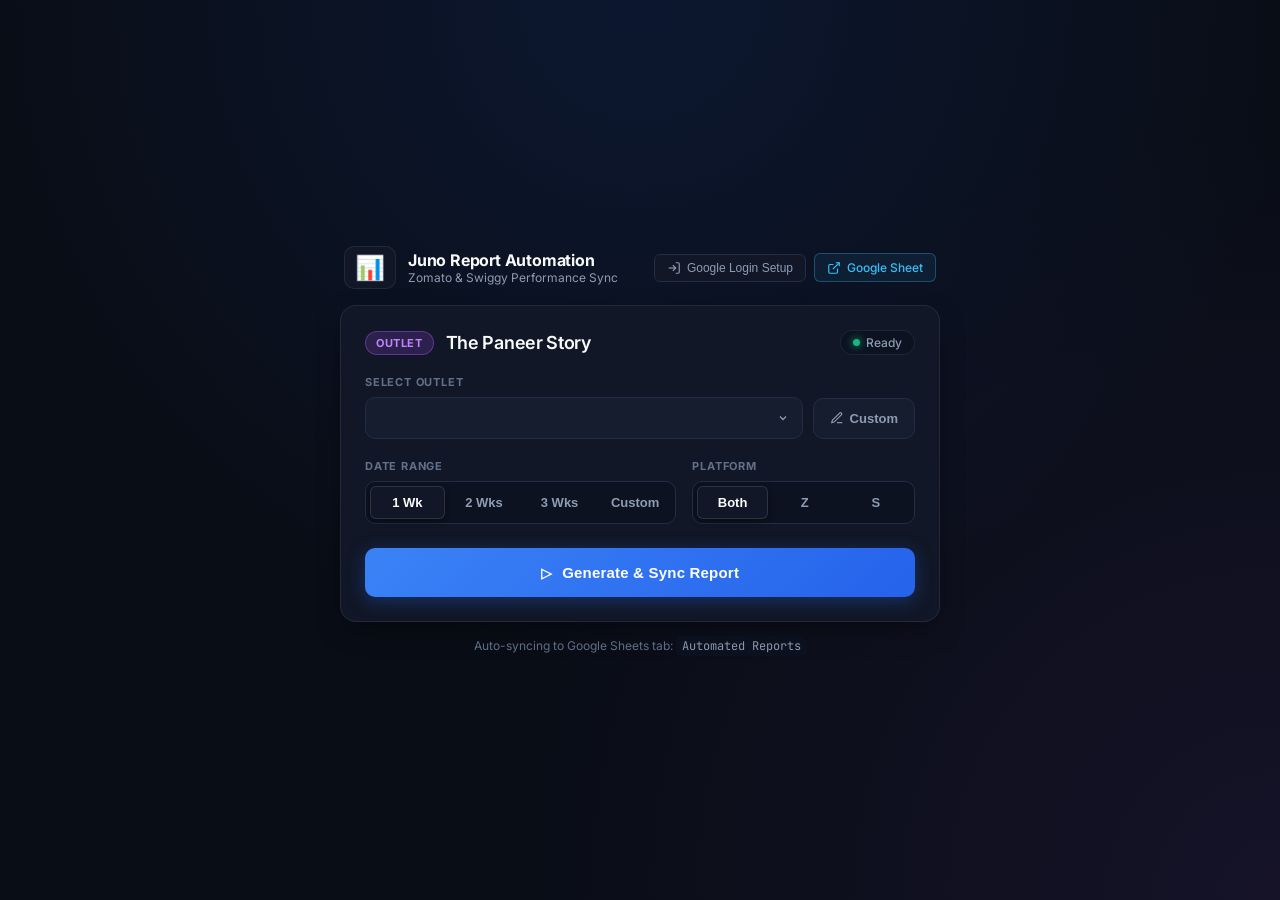
==== static/index.html @ 7c019251 "feat: Add minimalist dark Web UI control panel with live log streaming and custom outlet manager" ====
<!DOCTYPE html>
<html lang="en">
<head>
  <meta charset="UTF-8">
  <meta name="viewport" content="width=device-width, initial-scale=1.0">
  <title>Restaurant Report Automation</title>
  <link rel="preconnect" href="https://fonts.googleapis.com">
  <link rel="preconnect" href="https://fonts.gstatic.com" crossorigin>
  <link href="https://fonts.googleapis.com/css2?family=Inter:wght@400;500;600;700&family=JetBrains+Mono:wght@400;500&display=swap" rel="stylesheet">
  <link rel="stylesheet" href="/static/style.css">
</head>
<body>
  <div class="app-container">
    <!-- Top Navigation / Header -->
    <header class="app-header">
      <div class="logo-area">
        <div class="logo-icon">📊</div>
        <div>
          <h1 class="logo-title">Juno Report Automation</h1>
          <p class="logo-subtitle">Zomato & Swiggy Performance Sync</p>
        </div>
      </div>
      <div class="header-actions">
        <button id="setupLoginBtn" class="btn-secondary-sm" title="Launch browser to sign in to Google once">
          <svg width="14" height="14" viewBox="0 0 24 24" fill="none" stroke="currentColor" stroke-width="2"><path d="M15 3h4a2 2 0 0 1 2 2v14a2 2 0 0 1-2 2h-4"/><polyline points="10 17 15 12 10 7"/><line x1="15" y1="12" x2="3" y2="12"/></svg>
          Google Login Setup
        </button>
        <a id="sheetLinkHeader" href="https://docs.google.com/spreadsheets/d/1KLnQnbQhOwb11W-kmT_UxHJPaCjQuUQinp-lYZs_zRE/edit#gid=139067608" target="_blank" class="btn-sheet-sm">
          <svg width="14" height="14" viewBox="0 0 24 24" fill="none" stroke="currentColor" stroke-width="2"><path d="M18 13v6a2 2 0 0 1-2 2H5a2 2 0 0 1-2-2V8a2 2 0 0 1 2-2h6"/><polyline points="15 3 21 3 21 9"/><line x1="10" y1="14" x2="21" y2="3"/></svg>
          Google Sheet
        </a>
      </div>
    </header>

    <!-- Main Automation Control Card -->
    <main class="main-card" id="mainCard">
      <!-- Card Top Badge Header -->
      <div class="card-top-row">
        <div class="outlet-badge-group">
          <span class="badge-pill">OUTLET</span>
          <span class="outlet-title" id="currentOutletNameDisplay">The Paneer Story</span>
        </div>
        <div class="status-indicator-pill" id="statusPill">
          <span class="status-dot"></span>
          <span id="statusText">Ready</span>
        </div>
      </div>

      <!-- Section: Select Outlet -->
      <div class="form-group">
        <label class="section-label">SELECT OUTLET</label>
        <div class="outlet-selector-row">
          <div class="custom-select-wrapper">
            <select id="outletSelect" class="form-select">
              <!-- Populated via app.js -->
            </select>
            <div class="select-arrow">
              <svg width="12" height="12" viewBox="0 0 24 24" fill="none" stroke="currentColor" stroke-width="2.5"><polyline points="6 9 12 15 18 9"/></svg>
            </div>
          </div>
          <button type="button" id="customToggleBtn" class="btn-outline-custom">
            <svg width="14" height="14" viewBox="0 0 24 24" fill="none" stroke="currentColor" stroke-width="2"><path d="M12 20h9"/><path d="M16.5 3.5a2.121 2.121 0 0 1 3 3L7 19l-4 1 1-4L16.5 3.5z"/></svg>
            Custom
          </button>
        </div>

        <!-- Custom Outlet Input Box (Collapsible) -->
        <div id="customOutletDrawer" class="custom-outlet-drawer hidden">
          <div class="custom-inputs-grid">
            <div class="input-field">
              <label>Outlet Name</label>
              <input type="text" id="customOutletName" placeholder="e.g. Spice Route" />
            </div>
            <div class="input-field">
              <label>Zomato ID</label>
              <input type="text" id="customZomatoId" placeholder="e.g. 22663260" />
            </div>
            <div class="input-field">
              <label>Swiggy ID (Optional)</label>
              <input type="text" id="customSwiggyId" placeholder="e.g. 1363315" />
            </div>
          </div>
          <div class="custom-drawer-actions">
            <button type="button" id="saveCustomOutletBtn" class="btn-save-sm">Save & Use Outlet</button>
            <button type="button" id="cancelCustomBtn" class="btn-cancel-sm">Cancel</button>
          </div>
        </div>
      </div>

      <!-- Section: Date Range & Platform -->
      <div class="controls-grid">
        <!-- Date Range -->
        <div class="form-group">
          <label class="section-label">DATE RANGE</label>
          <div class="segmented-control" id="dateRangeSegmented">
            <button type="button" class="segment-btn active" data-range="1">1 Wk</button>
            <button type="button" class="segment-btn" data-range="2">2 Wks</button>
            <button type="button" class="segment-btn" data-range="3">3 Wks</button>
            <button type="button" class="segment-btn" data-range="custom">Custom</button>
          </div>

          <!-- Custom Date Pickers (Shown when 'Custom' is active) -->
          <div id="customDatePickerRow" class="custom-date-row hidden">
            <div class="date-input-wrap">
              <label>Start</label>
              <input type="date" id="customStartDate" />
            </div>
            <span class="date-sep">to</span>
            <div class="date-input-wrap">
              <label>End</label>
              <input type="date" id="customEndDate" />
            </div>
          </div>
        </div>

        <!-- Platform -->
        <div class="form-group">
          <label class="section-label">PLATFORM</label>
          <div class="segmented-control" id="platformSegmented">
            <button type="button" class="segment-btn active" data-platform="both">Both</button>
            <button type="button" class="segment-btn" data-platform="z">Z</button>
            <button type="button" class="segment-btn" data-platform="s" title="Swiggy (Placeholder)">S</button>
          </div>
        </div>
      </div>

      <!-- Primary Action Button -->
      <div class="action-btn-area">
        <button type="button" id="generateBtn" class="btn-primary-generate">
          <span class="btn-icon">▷</span>
          <span class="btn-text">Generate &amp; Sync Report</span>
          <span class="btn-spinner hidden"></span>
        </button>
      </div>

      <!-- Real-Time Progress & Terminal Logs -->
      <div id="executionPanel" class="execution-panel hidden">
        <div class="panel-header">
          <div class="panel-title">
            <span class="terminal-dot red"></span>
            <span class="terminal-dot yellow"></span>
            <span class="terminal-dot green"></span>
            <span>Live Automation Logs</span>
          </div>
          <div class="panel-actions">
            <a id="liveSheetLink" href="#" target="_blank" class="live-sheet-btn hidden">
              <svg width="14" height="14" viewBox="0 0 24 24" fill="none" stroke="currentColor" stroke-width="2"><path d="M18 13v6a2 2 0 0 1-2 2H5a2 2 0 0 1-2-2V8a2 2 0 0 1 2-2h6"/><polyline points="15 3 21 3 21 9"/><line x1="10" y1="14" x2="21" y2="3"/></svg>
              Open Google Sheet ↗
            </a>
            <button id="clearLogsBtn" class="btn-clear-sm" title="Clear logs">Clear</button>
          </div>
        </div>
        <div class="terminal-body" id="terminalLogs">
          <div class="log-line text-muted">Ready to run automation. Click "Generate & Sync Report" above.</div>
        </div>
      </div>
    </main>

    <!-- Footer Info -->
    <footer class="app-footer">
      <span>Auto-syncing to Google Sheets tab: <code>Automated Reports</code></span>
    </footer>
  </div>

  <script src="/static/app.js"></script>
</body>
</html>
---- static/style.css ----
/* ==========================================================================
   Modern Minimalist Dark Theme Stylesheet
   ========================================================================== */

:root {
  --bg-canvas: #090d16;
  --bg-card: #111726;
  --bg-card-hover: #161e31;
  --bg-input: #151d2e;
  --bg-inset: #0c1220;
  
  --border-subtle: rgba(255, 255, 255, 0.08);
  --border-focus: #3b82f6;
  --border-control: #232e44;
  
  --text-main: #f8fafc;
  --text-muted: #8e9bb2;
  --text-dim: #62718a;
  
  --purple-bg: rgba(168, 85, 247, 0.18);
  --purple-border: rgba(168, 85, 247, 0.4);
  --purple-text: #c084fc;
  
  --blue-primary: #2563eb;
  --blue-hover: #1d4ed8;
  --blue-glow: rgba(37, 99, 235, 0.35);
  
  --emerald: #10b981;
  --amber: #f59e0b;
  --rose: #f43f5e;
  
  --radius-lg: 16px;
  --radius-md: 10px;
  --radius-sm: 6px;
  --font-sans: 'Inter', -apple-system, BlinkMacSystemFont, 'Segoe UI', Roboto, sans-serif;
  --font-mono: 'JetBrains Mono', monospace;
}

* {
  box-sizing: border-box;
  margin: 0;
  padding: 0;
}

body {
  font-family: var(--font-sans);
  background-color: var(--bg-canvas);
  background-image: 
    radial-gradient(circle at 50% 0%, rgba(37, 99, 235, 0.12) 0%, transparent 60%),
    radial-gradient(circle at 100% 100%, rgba(168, 85, 247, 0.08) 0%, transparent 50%);
  color: var(--text-main);
  min-height: 100vh;
  display: flex;
  justify-content: center;
  align-items: center;
  padding: 24px 16px;
  -webkit-font-smoothing: antialiased;
}

.app-container {
  width: 100%;
  max-width: 600px;
  display: flex;
  flex-direction: column;
  gap: 16px;
}

/* ---------------- Header ---------------- */
.app-header {
  display: flex;
  justify-content: space-between;
  align-items: center;
  padding: 0 4px;
}

.logo-area {
  display: flex;
  align-items: center;
  gap: 12px;
}

.logo-icon {
  font-size: 24px;
  background: var(--bg-card);
  border: 1px solid var(--border-subtle);
  border-radius: var(--radius-md);
  padding: 6px 10px;
}

.logo-title {
  font-size: 16px;
  font-weight: 700;
  color: var(--text-main);
  letter-spacing: -0.2px;
}

.logo-subtitle {
  font-size: 12px;
  color: var(--text-muted);
}

.header-actions {
  display: flex;
  align-items: center;
  gap: 8px;
}

.btn-secondary-sm, .btn-sheet-sm {
  display: inline-flex;
  align-items: center;
  gap: 6px;
  background: var(--bg-card);
  border: 1px solid var(--border-control);
  color: var(--text-muted);
  font-size: 12px;
  font-weight: 500;
  padding: 6px 12px;
  border-radius: var(--radius-sm);
  cursor: pointer;
  text-decoration: none;
  transition: all 0.15s ease;
}

.btn-secondary-sm:hover, .btn-sheet-sm:hover {
  background: var(--bg-card-hover);
  color: var(--text-main);
  border-color: var(--border-subtle);
}

.btn-sheet-sm {
  color: #38bdf8;
  border-color: rgba(56, 189, 248, 0.3);
  background: rgba(56, 189, 248, 0.08);
}

.btn-sheet-sm:hover {
  background: rgba(56, 189, 248, 0.15);
  color: #7dd3fc;
}

/* ---------------- Main Control Card ---------------- */
.main-card {
  background: var(--bg-card);
  border: 1px solid var(--border-subtle);
  border-radius: var(--radius-lg);
  padding: 24px;
  box-shadow: 0 10px 30px -10px rgba(0, 0, 0, 0.6);
  display: flex;
  flex-direction: column;
  gap: 20px;
  position: relative;
  backdrop-filter: blur(12px);
}

/* Card Top Row: Badge + Status */
.card-top-row {
  display: flex;
  justify-content: space-between;
  align-items: center;
}

.outlet-badge-group {
  display: flex;
  align-items: center;
  gap: 12px;
}

.badge-pill {
  background: var(--purple-bg);
  border: 1px solid var(--purple-border);
  color: var(--purple-text);
  font-size: 11px;
  font-weight: 700;
  letter-spacing: 0.6px;
  padding: 4px 10px;
  border-radius: 20px;
}

.outlet-title {
  font-size: 18px;
  font-weight: 600;
  color: var(--text-main);
  letter-spacing: -0.3px;
}

.status-indicator-pill {
  display: inline-flex;
  align-items: center;
  gap: 6px;
  background: var(--bg-inset);
  border: 1px solid var(--border-subtle);
  padding: 4px 12px;
  border-radius: 20px;
  font-size: 12px;
  font-weight: 500;
  color: var(--text-muted);
}

.status-dot {
  width: 7px;
  height: 7px;
  border-radius: 50%;
  background: var(--emerald);
  box-shadow: 0 0 8px var(--emerald);
}

.status-indicator-pill.running .status-dot {
  background: var(--amber);
  box-shadow: 0 0 8px var(--amber);
  animation: pulse 1.2s infinite ease-in-out;
}

.status-indicator-pill.error .status-dot {
  background: var(--rose);
  box-shadow: 0 0 8px var(--rose);
}

@keyframes pulse {
  0%, 100% { opacity: 1; transform: scale(1); }
  50% { opacity: 0.4; transform: scale(1.3); }
}

/* ---------------- Form Groups & Controls ---------------- */
.form-group {
  display: flex;
  flex-direction: column;
  gap: 8px;
}

.section-label {
  font-size: 11px;
  font-weight: 700;
  letter-spacing: 0.8px;
  color: var(--text-dim);
  text-transform: uppercase;
}

/* Select Outlet Row */
.outlet-selector-row {
  display: flex;
  gap: 10px;
  align-items: center;
}

.custom-select-wrapper {
  position: relative;
  flex: 1;
}

.form-select {
  width: 100%;
  appearance: none;
  background: var(--bg-input);
  border: 1px solid var(--border-control);
  color: var(--text-main);
  padding: 12px 38px 12px 14px;
  border-radius: var(--radius-md);
  font-size: 14px;
  font-weight: 500;
  cursor: pointer;
  transition: all 0.15s ease;
  outline: none;
}

.form-select:focus {
  border-color: var(--border-focus);
  box-shadow: 0 0 0 3px rgba(59, 130, 246, 0.2);
}

.select-arrow {
  position: absolute;
  right: 14px;
  top: 50%;
  transform: translateY(-50%);
  pointer-events: none;
  color: var(--text-muted);
}

.btn-outline-custom {
  display: inline-flex;
  align-items: center;
  gap: 6px;
  background: var(--bg-input);
  border: 1px solid var(--border-control);
  color: var(--text-muted);
  font-size: 13px;
  font-weight: 600;
  padding: 12px 16px;
  border-radius: var(--radius-md);
  cursor: pointer;
  transition: all 0.15s ease;
  white-space: nowrap;
}

.btn-outline-custom:hover {
  background: var(--bg-card-hover);
  color: var(--text-main);
  border-color: var(--border-subtle);
}

/* Custom Outlet Drawer */
.custom-outlet-drawer {
  background: var(--bg-inset);
  border: 1px solid var(--border-control);
  border-radius: var(--radius-md);
  padding: 14px;
  margin-top: 4px;
  display: flex;
  flex-direction: column;
  gap: 12px;
}

.custom-outlet-drawer.hidden {
  display: none;
}

.custom-inputs-grid {
  display: grid;
  grid-template-columns: 1fr 1fr 1fr;
  gap: 10px;
}

@media (max-width: 500px) {
  .custom-inputs-grid {
    grid-template-columns: 1fr;
  }
}

.input-field {
  display: flex;
  flex-direction: column;
  gap: 4px;
}

.input-field label {
  font-size: 11px;
  color: var(--text-dim);
  font-weight: 500;
}

.input-field input {
  background: var(--bg-input);
  border: 1px solid var(--border-control);
  color: var(--text-main);
  padding: 8px 10px;
  border-radius: var(--radius-sm);
  font-size: 13px;
  outline: none;
}

.input-field input:focus {
  border-color: var(--border-focus);
}

.custom-drawer-actions {
  display: flex;
  justify-content: flex-end;
  gap: 8px;
}

.btn-save-sm {
  background: var(--blue-primary);
  color: white;
  border: none;
  font-size: 12px;
  font-weight: 600;
  padding: 6px 14px;
  border-radius: var(--radius-sm);
  cursor: pointer;
}

.btn-cancel-sm {
  background: transparent;
  color: var(--text-muted);
  border: 1px solid var(--border-control);
  font-size: 12px;
  padding: 6px 12px;
  border-radius: var(--radius-sm);
  cursor: pointer;
}

/* Controls Grid (Date Range + Platform) */
.controls-grid {
  display: grid;
  grid-template-columns: 1.4fr 1fr;
  gap: 16px;
}

@media (max-width: 480px) {
  .controls-grid {
    grid-template-columns: 1fr;
  }
}

/* Segmented Controls */
.segmented-control {
  display: flex;
  background: var(--bg-inset);
  border: 1px solid var(--border-control);
  border-radius: var(--radius-md);
  padding: 4px;
  gap: 3px;
}

.segment-btn {
  flex: 1;
  background: transparent;
  border: none;
  color: var(--text-muted);
  font-size: 13px;
  font-weight: 600;
  padding: 8px 4px;
  border-radius: var(--radius-sm);
  cursor: pointer;
  transition: all 0.15s ease;
  text-align: center;
}

.segment-btn:hover {
  color: var(--text-main);
}

.segment-btn.active {
  background: var(--bg-card);
  color: var(--text-main);
  border: 1px solid rgba(255, 255, 255, 0.12);
  box-shadow: 0 2px 6px rgba(0, 0, 0, 0.4);
}

/* Custom Date Row */
.custom-date-row {
  display: flex;
  align-items: center;
  gap: 8px;
  margin-top: 8px;
  background: var(--bg-inset);
  padding: 8px 12px;
  border-radius: var(--radius-md);
  border: 1px solid var(--border-control);
}

.custom-date-row.hidden {
  display: none;
}

.date-input-wrap {
  display: flex;
  flex-direction: column;
  gap: 2px;
  flex: 1;
}

.date-input-wrap label {
  font-size: 10px;
  color: var(--text-dim);
  text-transform: uppercase;
}

.date-input-wrap input {
  background: var(--bg-input);
  border: 1px solid var(--border-control);
  color: var(--text-main);
  padding: 6px 8px;
  border-radius: var(--radius-sm);
  font-size: 12px;
  font-family: var(--font-sans);
  outline: none;
  width: 100%;
}

.date-sep {
  font-size: 12px;
  color: var(--text-dim);
  padding: 0 4px;
}

/* ---------------- Primary Generate Button ---------------- */
.action-btn-area {
  margin-top: 4px;
}

.btn-primary-generate {
  width: 100%;
  background: linear-gradient(135deg, #3b82f6 0%, #2563eb 100%);
  color: #ffffff;
  border: none;
  padding: 16px 20px;
  border-radius: var(--radius-md);
  font-size: 15px;
  font-weight: 700;
  letter-spacing: 0.2px;
  cursor: pointer;
  display: flex;
  align-items: center;
  justify-content: center;
  gap: 10px;
  box-shadow: 0 4px 18px var(--blue-glow);
  transition: all 0.2s ease;
}

.btn-primary-generate:hover:not(:disabled) {
  background: linear-gradient(135deg, #60a5fa 0%, #3b82f6 100%);
  box-shadow: 0 6px 24px rgba(59, 130, 246, 0.5);
  transform: translateY(-1px);
}

.btn-primary-generate:active:not(:disabled) {
  transform: translateY(1px);
}

.btn-primary-generate:disabled {
  opacity: 0.7;
  cursor: not-allowed;
  box-shadow: none;
}

.btn-icon {
  font-size: 14px;
}

.btn-spinner {
  width: 16px;
  height: 16px;
  border: 2px solid rgba(255, 255, 255, 0.3);
  border-top-color: #ffffff;
  border-radius: 50%;
  animation: spin 0.8s linear infinite;
}

.btn-spinner.hidden {
  display: none;
}

@keyframes spin {
  to { transform: rotate(360deg); }
}

/* ---------------- Live Logs Panel ---------------- */
.execution-panel {
  background: var(--bg-inset);
  border: 1px solid var(--border-control);
  border-radius: var(--radius-md);
  overflow: hidden;
  display: flex;
  flex-direction: column;
}

.execution-panel.hidden {
  display: none;
}

.panel-header {
  display: flex;
  justify-content: space-between;
  align-items: center;
  background: rgba(0, 0, 0, 0.3);
  padding: 8px 14px;
  border-bottom: 1px solid var(--border-subtle);
}

.panel-title {
  display: flex;
  align-items: center;
  gap: 6px;
  font-size: 12px;
  color: var(--text-muted);
  font-weight: 500;
}

.terminal-dot {
  width: 8px;
  height: 8px;
  border-radius: 50%;
}

.terminal-dot.red { background: #ef4444; }
.terminal-dot.yellow { background: #f59e0b; }
.terminal-dot.green { background: #10b981; }

.panel-actions {
  display: flex;
  align-items: center;
  gap: 8px;
}

.live-sheet-btn {
  display: inline-flex;
  align-items: center;
  gap: 6px;
  background: #10b981;
  color: #ffffff;
  font-size: 12px;
  font-weight: 600;
  padding: 4px 10px;
  border-radius: var(--radius-sm);
  text-decoration: none;
  transition: all 0.15s ease;
}

.live-sheet-btn.hidden {
  display: none;
}

.live-sheet-btn:hover {
  background: #059669;
}

.btn-clear-sm {
  background: transparent;
  border: none;
  color: var(--text-dim);
  font-size: 11px;
  cursor: pointer;
}

.btn-clear-sm:hover {
  color: var(--text-muted);
}

.terminal-body {
  padding: 12px 14px;
  max-height: 220px;
  overflow-y: auto;
  font-family: var(--font-mono);
  font-size: 12px;
  line-height: 1.6;
  color: #cbd5e1;
  display: flex;
  flex-direction: column;
  gap: 2px;
}

.log-line {
  white-space: pre-wrap;
  word-break: break-all;
}

.log-line.text-muted { color: var(--text-dim); }
.log-line.text-success { color: #34d399; font-weight: 500; }
.log-line.text-warn { color: #fbbf24; }
.log-line.text-error { color: #f87171; font-weight: 600; }
.log-line.text-highlight { color: #60a5fa; }

/* ---------------- Footer ---------------- */
.app-footer {
  text-align: center;
  font-size: 12px;
  color: var(--text-dim);
}

.app-footer code {
  background: var(--bg-inset);
  padding: 2px 6px;
  border-radius: var(--radius-sm);
  color: var(--text-muted);
  font-family: var(--font-mono);
}
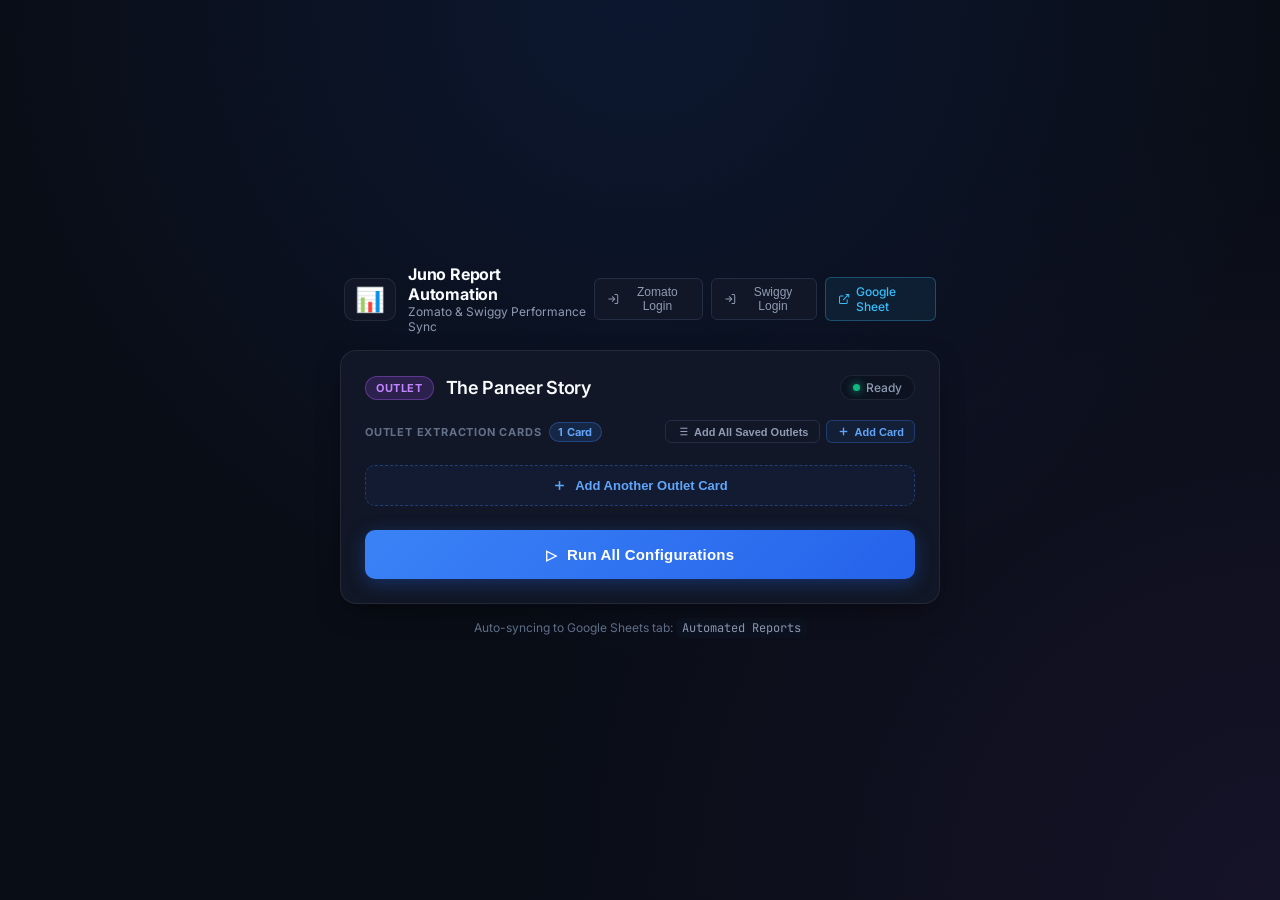
==== commit 97e2a52e: "swiggy working fine because of backend api used with cursor" ====
--- a/static/index.html
+++ b/static/index.html
@@ -21,9 +21,13 @@
         </div>
       </div>
       <div class="header-actions">
-        <button id="setupLoginBtn" class="btn-secondary-sm" title="Launch browser to sign in to Google once">
+        <button id="setupLoginBtn" class="btn-secondary-sm" title="Launch browser to sign in to Zomato with Google">
           <svg width="14" height="14" viewBox="0 0 24 24" fill="none" stroke="currentColor" stroke-width="2"><path d="M15 3h4a2 2 0 0 1 2 2v14a2 2 0 0 1-2 2h-4"/><polyline points="10 17 15 12 10 7"/><line x1="15" y1="12" x2="3" y2="12"/></svg>
-          Google Login Setup
+          Zomato Login
+        </button>
+        <button id="setupSwiggyLoginBtn" class="btn-secondary-sm" title="Launch browser to sign in to Swiggy Partner portal">
+          <svg width="14" height="14" viewBox="0 0 24 24" fill="none" stroke="currentColor" stroke-width="2"><path d="M15 3h4a2 2 0 0 1 2 2v14a2 2 0 0 1-2 2h-4"/><polyline points="10 17 15 12 10 7"/><line x1="15" y1="12" x2="3" y2="12"/></svg>
+          Swiggy Login
         </button>
         <a id="sheetLinkHeader" href="https://docs.google.com/spreadsheets/d/1KLnQnbQhOwb11W-kmT_UxHJPaCjQuUQinp-lYZs_zRE/edit#gid=139067608" target="_blank" class="btn-sheet-sm">
           <svg width="14" height="14" viewBox="0 0 24 24" fill="none" stroke="currentColor" stroke-width="2"><path d="M18 13v6a2 2 0 0 1-2 2H5a2 2 0 0 1-2-2V8a2 2 0 0 1 2-2h6"/><polyline points="15 3 21 3 21 9"/><line x1="10" y1="14" x2="21" y2="3"/></svg>
@@ -46,89 +50,42 @@
         </div>
       </div>
 
-      <!-- Section: Select Outlet -->
-      <div class="form-group">
-        <label class="section-label">SELECT OUTLET</label>
-        <div class="outlet-selector-row">
-          <div class="custom-select-wrapper">
-            <select id="outletSelect" class="form-select">
-              <!-- Populated via app.js -->
-            </select>
-            <div class="select-arrow">
-              <svg width="12" height="12" viewBox="0 0 24 24" fill="none" stroke="currentColor" stroke-width="2.5"><polyline points="6 9 12 15 18 9"/></svg>
-            </div>
+      <!-- Section: Outlet Configuration Cards -->
+      <div class="form-group cards-section">
+        <div class="section-header-row">
+          <div class="section-title-group">
+            <label class="section-label">OUTLET EXTRACTION CARDS</label>
+            <span class="badge-count" id="cardCountBadge">1 Card</span>
           </div>
-          <button type="button" id="customToggleBtn" class="btn-outline-custom">
-            <svg width="14" height="14" viewBox="0 0 24 24" fill="none" stroke="currentColor" stroke-width="2"><path d="M12 20h9"/><path d="M16.5 3.5a2.121 2.121 0 0 1 3 3L7 19l-4 1 1-4L16.5 3.5z"/></svg>
-            Custom
-          </button>
-        </div>
-
-        <!-- Custom Outlet Input Box (Collapsible) -->
-        <div id="customOutletDrawer" class="custom-outlet-drawer hidden">
-          <div class="custom-inputs-grid">
-            <div class="input-field">
-              <label>Outlet Name</label>
-              <input type="text" id="customOutletName" placeholder="e.g. Spice Route" />
-            </div>
-            <div class="input-field">
-              <label>Zomato ID</label>
-              <input type="text" id="customZomatoId" placeholder="e.g. 22663260" />
-            </div>
-            <div class="input-field">
-              <label>Swiggy ID (Optional)</label>
-              <input type="text" id="customSwiggyId" placeholder="e.g. 1363315" />
-            </div>
-          </div>
-          <div class="custom-drawer-actions">
-            <button type="button" id="saveCustomOutletBtn" class="btn-save-sm">Save & Use Outlet</button>
-            <button type="button" id="cancelCustomBtn" class="btn-cancel-sm">Cancel</button>
-          </div>
-        </div>
-      </div>
-
-      <!-- Section: Date Range & Platform -->
-      <div class="controls-grid">
-        <!-- Date Range -->
-        <div class="form-group">
-          <label class="section-label">DATE RANGE</label>
-          <div class="segmented-control" id="dateRangeSegmented">
-            <button type="button" class="segment-btn active" data-range="1">1 Wk</button>
-            <button type="button" class="segment-btn" data-range="2">2 Wks</button>
-            <button type="button" class="segment-btn" data-range="3">3 Wks</button>
-            <button type="button" class="segment-btn" data-range="custom">Custom</button>
-          </div>
-
-          <!-- Custom Date Pickers (Shown when 'Custom' is active) -->
-          <div id="customDatePickerRow" class="custom-date-row hidden">
-            <div class="date-input-wrap">
-              <label>Start</label>
-              <input type="date" id="customStartDate" />
-            </div>
-            <span class="date-sep">to</span>
-            <div class="date-input-wrap">
-              <label>End</label>
-              <input type="date" id="customEndDate" />
-            </div>
+          <div class="header-action-group">
+            <button type="button" id="addAllSavedBtn" class="btn-action-ghost" title="Add all saved outlets as individual cards">
+              <svg width="13" height="13" viewBox="0 0 24 24" fill="none" stroke="currentColor" stroke-width="2"><path d="M8 6h13"/><path d="M8 12h13"/><path d="M8 18h13"/><path d="M3 6h.01"/><path d="M3 12h.01"/><path d="M3 18h.01"/></svg>
+              Add All Saved Outlets
+            </button>
+            <button type="button" id="addCardBtnTop" class="btn-action-ghost accent" title="Add another outlet card">
+              <svg width="13" height="13" viewBox="0 0 24 24" fill="none" stroke="currentColor" stroke-width="2.5"><line x1="12" y1="5" x2="12" y2="19"/><line x1="5" y1="12" x2="19" y2="12"/></svg>
+              Add Card
+            </button>
           </div>
         </div>
 
-        <!-- Platform -->
-        <div class="form-group">
-          <label class="section-label">PLATFORM</label>
-          <div class="segmented-control" id="platformSegmented">
-            <button type="button" class="segment-btn active" data-platform="both">Both</button>
-            <button type="button" class="segment-btn" data-platform="z">Z</button>
-            <button type="button" class="segment-btn" data-platform="s" title="Swiggy (Placeholder)">S</button>
-          </div>
+        <!-- Dynamic Self-Contained Outlet Cards Container -->
+        <div id="cardsContainer" class="cards-container">
+          <!-- Populated dynamically via app.js -->
         </div>
+
+        <!-- Add Another Card Button (Bottom) -->
+        <button type="button" id="addCardBtnBottom" class="btn-add-card">
+          <svg width="15" height="15" viewBox="0 0 24 24" fill="none" stroke="currentColor" stroke-width="2.5"><line x1="12" y1="5" x2="12" y2="19"/><line x1="5" y1="12" x2="19" y2="12"/></svg>
+          <span>Add Another Outlet Card</span>
+        </button>
       </div>
 
       <!-- Primary Action Button -->
       <div class="action-btn-area">
         <button type="button" id="generateBtn" class="btn-primary-generate">
           <span class="btn-icon">▷</span>
-          <span class="btn-text">Generate &amp; Sync Report</span>
+          <span class="btn-text">Run All Configurations</span>
           <span class="btn-spinner hidden"></span>
         </button>
       </div>
--- a/static/style.css
+++ b/static/style.css
@@ -235,16 +235,211 @@
   text-transform: uppercase;
 }
 
-/* Select Outlet Row */
-.outlet-selector-row {
-  display: flex;
+/* Section Header Row with Count & Quick Actions */
+.section-header-row {
+  display: flex;
+  justify-content: space-between;
+  align-items: center;
+  margin-bottom: 2px;
+}
+
+.section-title-group {
+  display: flex;
+  align-items: center;
+  gap: 8px;
+}
+
+.badge-count {
+  background: rgba(59, 130, 246, 0.15);
+  border: 1px solid rgba(59, 130, 246, 0.35);
+  color: #60a5fa;
+  font-size: 11px;
+  font-weight: 700;
+  padding: 2px 8px;
+  border-radius: 12px;
+  letter-spacing: 0.2px;
+}
+
+.header-action-group {
+  display: flex;
+  align-items: center;
+  gap: 6px;
+}
+
+.btn-action-ghost {
+  display: inline-flex;
+  align-items: center;
+  gap: 5px;
+  background: transparent;
+  border: 1px solid var(--border-control);
+  color: var(--text-muted);
+  font-size: 11px;
+  font-weight: 600;
+  padding: 4px 10px;
+  border-radius: var(--radius-sm);
+  cursor: pointer;
+  transition: all 0.15s ease;
+}
+
+.btn-action-ghost:hover {
+  background: var(--bg-card-hover);
+  color: var(--text-main);
+  border-color: var(--border-subtle);
+}
+
+.btn-action-ghost.accent {
+  color: #60a5fa;
+  border-color: rgba(59, 130, 246, 0.3);
+  background: rgba(59, 130, 246, 0.08);
+}
+
+.btn-action-ghost.accent:hover {
+  background: rgba(59, 130, 246, 0.18);
+  color: #93c5fd;
+  border-color: #3b82f6;
+}
+
+/* ---------------- Outlets Cards Container ---------------- */
+.outlets-cards-container {
+  display: flex;
+  flex-direction: column;
   gap: 10px;
-  align-items: center;
+  margin-top: 2px;
+}
+
+.outlet-card {
+  background: var(--bg-inset);
+  border: 1px solid var(--border-control);
+  border-radius: var(--radius-md);
+  padding: 16px;
+  display: flex;
+  flex-direction: column;
+  gap: 14px;
+  position: relative;
+  transition: all 0.2s ease;
+  animation: fadeIn 0.2s ease-out;
+}
+
+.outlet-card:hover {
+  border-color: rgba(255, 255, 255, 0.15);
+  box-shadow: 0 4px 16px rgba(0, 0, 0, 0.3);
+}
+
+.outlet-card-top {
+  display: flex;
+  justify-content: space-between;
+  align-items: center;
+  gap: 10px;
+  border-bottom: 1px solid rgba(255, 255, 255, 0.06);
+  padding-bottom: 10px;
+}
+
+.outlet-card-meta {
+  display: flex;
+  align-items: center;
+  gap: 8px;
+  min-width: 0;
+  flex: 1;
+}
+
+.card-index-pill {
+  background: rgba(168, 85, 247, 0.15);
+  border: 1px solid rgba(168, 85, 247, 0.3);
+  color: var(--purple-text);
+  font-size: 11px;
+  font-weight: 700;
+  padding: 2px 8px;
+  border-radius: 12px;
+  white-space: nowrap;
+}
+
+.card-outlet-title {
+  font-size: 14px;
+  font-weight: 600;
+  color: var(--text-main);
+  white-space: nowrap;
+  overflow: hidden;
+  text-overflow: ellipsis;
+}
+
+.outlet-card-controls {
+  display: flex;
+  align-items: center;
+  gap: 6px;
+}
+
+.card-mode-toggle {
+  display: inline-flex;
+  background: var(--bg-input);
+  border: 1px solid var(--border-control);
+  border-radius: var(--radius-sm);
+  padding: 2px;
+  gap: 2px;
+}
+
+.mode-toggle-btn {
+  background: transparent;
+  border: none;
+  color: var(--text-dim);
+  font-size: 11px;
+  font-weight: 600;
+  padding: 3px 8px;
+  border-radius: 4px;
+  cursor: pointer;
+  transition: all 0.15s ease;
+}
+
+.mode-toggle-btn:hover {
+  color: var(--text-main);
+}
+
+.mode-toggle-btn.active {
+  background: var(--bg-card);
+  color: var(--text-main);
+  box-shadow: 0 1px 4px rgba(0, 0, 0, 0.3);
+}
+
+.btn-card-action {
+  background: transparent;
+  border: 1px solid transparent;
+  color: var(--text-dim);
+  width: 26px;
+  height: 26px;
+  border-radius: 4px;
+  display: inline-flex;
+  align-items: center;
+  justify-content: center;
+  cursor: pointer;
+  transition: all 0.15s ease;
+}
+
+.btn-card-action:hover:not(:disabled) {
+  background: var(--bg-card-hover);
+  color: var(--text-main);
+  border-color: var(--border-subtle);
+}
+
+.btn-card-action.danger:hover:not(:disabled) {
+  background: rgba(244, 63, 94, 0.15);
+  border-color: rgba(244, 63, 94, 0.3);
+  color: #fda4af;
+}
+
+.btn-card-action:disabled {
+  opacity: 0.25;
+  cursor: not-allowed;
+}
+
+/* Card Body Section: Outlet */
+.saved-mode-view {
+  display: flex;
+  flex-direction: column;
+  gap: 8px;
 }
 
 .custom-select-wrapper {
   position: relative;
-  flex: 1;
+  width: 100%;
 }
 
 .form-select {
@@ -253,9 +448,9 @@
   background: var(--bg-input);
   border: 1px solid var(--border-control);
   color: var(--text-main);
-  padding: 12px 38px 12px 14px;
+  padding: 10px 38px 10px 12px;
   border-radius: var(--radius-md);
-  font-size: 14px;
+  font-size: 13px;
   font-weight: 500;
   cursor: pointer;
   transition: all 0.15s ease;
@@ -269,49 +464,61 @@
 
 .select-arrow {
   position: absolute;
-  right: 14px;
+  right: 12px;
   top: 50%;
   transform: translateY(-50%);
   pointer-events: none;
   color: var(--text-muted);
 }
 
-.btn-outline-custom {
+.outlet-id-badges {
+  display: flex;
+  align-items: center;
+  gap: 8px;
+  flex-wrap: wrap;
+  margin-top: 2px;
+}
+
+.id-tag {
+  font-family: var(--font-mono);
+  font-size: 11px;
+  padding: 3px 8px;
+  border-radius: 4px;
   display: inline-flex;
   align-items: center;
-  gap: 6px;
-  background: var(--bg-input);
-  border: 1px solid var(--border-control);
-  color: var(--text-muted);
-  font-size: 13px;
-  font-weight: 600;
-  padding: 12px 16px;
-  border-radius: var(--radius-md);
-  cursor: pointer;
-  transition: all 0.15s ease;
-  white-space: nowrap;
-}
-
-.btn-outline-custom:hover {
-  background: var(--bg-card-hover);
-  color: var(--text-main);
-  border-color: var(--border-subtle);
-}
-
-/* Custom Outlet Drawer */
-.custom-outlet-drawer {
-  background: var(--bg-inset);
-  border: 1px solid var(--border-control);
-  border-radius: var(--radius-md);
-  padding: 14px;
-  margin-top: 4px;
-  display: flex;
-  flex-direction: column;
-  gap: 12px;
-}
-
-.custom-outlet-drawer.hidden {
-  display: none;
+  gap: 4px;
+}
+
+.id-tag.zomato {
+  background: rgba(239, 68, 68, 0.12);
+  color: #fca5a5;
+  border: 1px solid rgba(239, 68, 68, 0.25);
+}
+
+.id-tag.swiggy {
+  background: rgba(245, 158, 11, 0.12);
+  color: #fcd34d;
+  border: 1px solid rgba(245, 158, 11, 0.25);
+}
+
+.id-tag.dim {
+  opacity: 0.5;
+  color: var(--text-dim);
+  border-color: rgba(255, 255, 255, 0.08);
+}
+
+.id-tag .tag-lbl {
+  color: var(--text-dim);
+  font-size: 10px;
+  font-weight: 500;
+  font-family: var(--font-sans);
+}
+
+/* Card Body Section: Custom Inputs */
+.custom-mode-view {
+  display: flex;
+  flex-direction: column;
+  gap: 10px;
 }
 
 .custom-inputs-grid {
@@ -320,7 +527,7 @@
   gap: 10px;
 }
 
-@media (max-width: 500px) {
+@media (max-width: 540px) {
   .custom-inputs-grid {
     grid-template-columns: 1fr;
   }
@@ -346,37 +553,173 @@
   border-radius: var(--radius-sm);
   font-size: 13px;
   outline: none;
+  transition: border-color 0.15s ease;
 }
 
 .input-field input:focus {
   border-color: var(--border-focus);
 }
 
-.custom-drawer-actions {
+.custom-card-foot {
   display: flex;
   justify-content: flex-end;
+}
+
+.btn-save-as-stored {
+  display: inline-flex;
+  align-items: center;
+  gap: 5px;
+  background: transparent;
+  border: 1px solid var(--border-control);
+  color: var(--text-muted);
+  font-size: 11px;
+  padding: 4px 10px;
+  border-radius: var(--radius-sm);
+  cursor: pointer;
+  transition: all 0.15s ease;
+}
+
+.btn-save-as-stored:hover {
+  background: var(--bg-card-hover);
+  color: var(--text-main);
+  border-color: var(--border-subtle);
+}
+
+/* Card Body Section: Date Range & Platform Grid */
+.card-controls-grid {
+  display: grid;
+  grid-template-columns: 1.3fr 1fr;
+  gap: 12px;
+  background: rgba(0, 0, 0, 0.2);
+  border: 1px solid rgba(255, 255, 255, 0.04);
+  padding: 10px 12px;
+  border-radius: var(--radius-sm);
+  margin-top: 2px;
+}
+
+@media (max-width: 520px) {
+  .card-controls-grid {
+    grid-template-columns: 1fr;
+  }
+}
+
+.card-control-block {
+  display: flex;
+  flex-direction: column;
+  gap: 6px;
+}
+
+.card-control-label {
+  font-size: 10px;
+  font-weight: 700;
+  letter-spacing: 0.6px;
+  color: var(--text-dim);
+  text-transform: uppercase;
+}
+
+.card-segmented-control {
+  display: flex;
+  background: var(--bg-input);
+  border: 1px solid var(--border-control);
+  border-radius: var(--radius-sm);
+  padding: 2px;
+  gap: 2px;
+}
+
+.card-segment-btn {
+  flex: 1;
+  background: transparent;
+  border: none;
+  color: var(--text-muted);
+  font-size: 11px;
+  font-weight: 600;
+  padding: 5px 3px;
+  border-radius: 4px;
+  cursor: pointer;
+  transition: all 0.15s ease;
+  text-align: center;
+}
+
+.card-segment-btn:hover {
+  color: var(--text-main);
+}
+
+.card-segment-btn.active {
+  background: var(--bg-card);
+  color: var(--text-main);
+  border: 1px solid rgba(255, 255, 255, 0.12);
+  box-shadow: 0 1px 4px rgba(0, 0, 0, 0.3);
+}
+
+/* Inline Card Custom Date Row */
+.card-custom-date-row {
+  display: flex;
+  align-items: center;
+  gap: 6px;
+  margin-top: 4px;
+  background: var(--bg-input);
+  padding: 6px 8px;
+  border-radius: var(--radius-sm);
+  border: 1px solid var(--border-control);
+}
+
+.card-custom-date-row.hidden {
+  display: none;
+}
+
+.card-date-wrap {
+  display: flex;
+  flex-direction: column;
+  gap: 2px;
+  flex: 1;
+}
+
+.card-date-wrap label {
+  font-size: 9px;
+  color: var(--text-dim);
+  text-transform: uppercase;
+}
+
+.card-date-wrap input {
+  background: var(--bg-card);
+  border: 1px solid var(--border-control);
+  color: var(--text-main);
+  padding: 4px 6px;
+  border-radius: 4px;
+  font-size: 11px;
+  font-family: var(--font-sans);
+  outline: none;
+  width: 100%;
+}
+
+/* ---------------- Add Another Card Button ---------------- */
+.btn-add-card {
+  width: 100%;
+  display: flex;
+  align-items: center;
+  justify-content: center;
   gap: 8px;
-}
-
-.btn-save-sm {
-  background: var(--blue-primary);
-  color: white;
-  border: none;
-  font-size: 12px;
+  background: rgba(37, 99, 235, 0.06);
+  border: 1px dashed rgba(59, 130, 246, 0.35);
+  color: #60a5fa;
+  padding: 12px 16px;
+  border-radius: var(--radius-md);
+  font-size: 13px;
   font-weight: 600;
-  padding: 6px 14px;
-  border-radius: var(--radius-sm);
   cursor: pointer;
-}
-
-.btn-cancel-sm {
-  background: transparent;
-  color: var(--text-muted);
-  border: 1px solid var(--border-control);
-  font-size: 12px;
-  padding: 6px 12px;
-  border-radius: var(--radius-sm);
-  cursor: pointer;
+  transition: all 0.15s ease;
+  margin-top: 4px;
+}
+
+.btn-add-card:hover {
+  background: rgba(37, 99, 235, 0.14);
+  border-color: #3b82f6;
+  color: #93c5fd;
+}
+
+@keyframes fadeIn {
+  from { opacity: 0; transform: translateY(-4px); }
+  to { opacity: 1; transform: translateY(0); }
 }
 
 /* Controls Grid (Date Range + Platform) */
